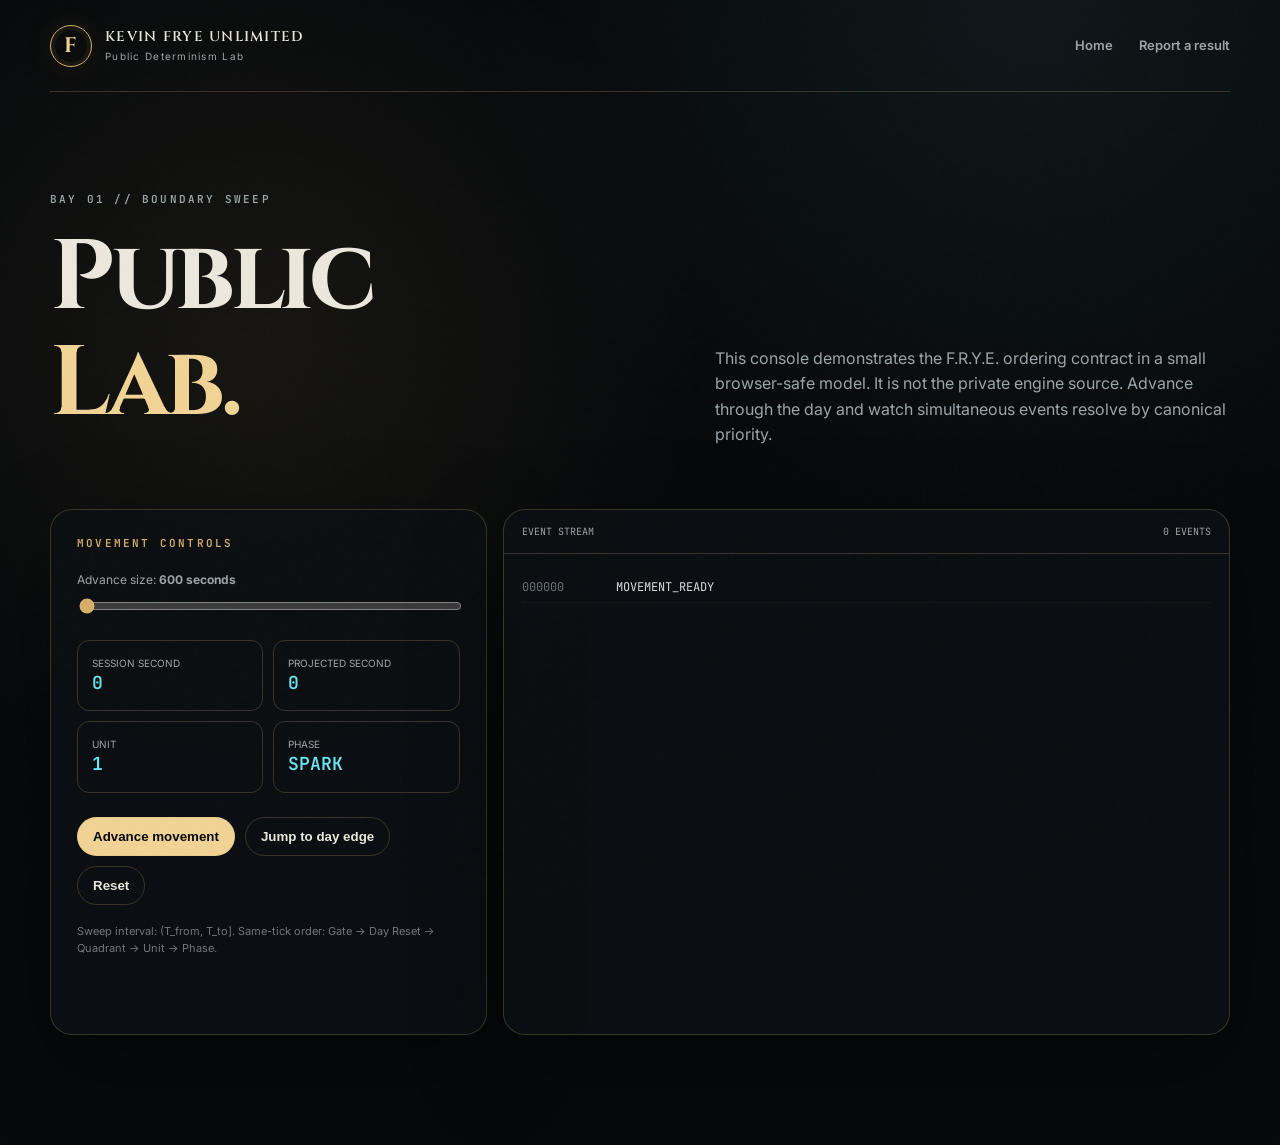
==== lab/index.html @ 9b2622d8 "Launch Kevin Frye Unlimited public studio" ====
<!doctype html>
<html lang="en">
<head>
  <meta charset="utf-8">
  <meta name="viewport" content="width=device-width, initial-scale=1">
  <meta name="theme-color" content="#07090b">
  <title>Public Lab | Kevin Frye Unlimited</title>
  <link rel="preconnect" href="https://fonts.googleapis.com">
  <link rel="preconnect" href="https://fonts.gstatic.com" crossorigin>
  <link href="https://fonts.googleapis.com/css2?family=Cinzel:wght@500;600;700&family=Inter:wght@400;500;600;700&family=JetBrains+Mono:wght@400;600&display=swap" rel="stylesheet">
  <link rel="stylesheet" href="../assets/styles.css">
</head>
<body class="lab-page">
  <div class="page-noise" aria-hidden="true"></div>
  <header class="site-header">
    <a class="brand" href="../"><span class="brand-mark" aria-hidden="true">F</span><span><strong>KEVIN FRYE UNLIMITED</strong><small>Public Determinism Lab</small></span></a>
    <nav><a href="../">Home</a><a href="https://github.com/KevinLeeFrye/publicChatGPT/issues">Report a result</a></nav>
  </header>

  <main class="lab-shell">
    <section class="lab-hero">
      <div><p class="eyebrow">BAY 01 // BOUNDARY SWEEP</p><h1>Public<br><span>Lab.</span></h1></div>
      <p>This console demonstrates the F.R.Y.E. ordering contract in a small browser-safe model. It is not the private engine source. Advance through the day and watch simultaneous events resolve by canonical priority.</p>
    </section>

    <section class="console-layout">
      <aside class="control-panel">
        <p class="eyebrow">MOVEMENT CONTROLS</p>
        <label for="stepSize">Advance size: <strong id="stepLabel">600 seconds</strong></label>
        <input id="stepSize" type="range" min="600" max="21600" step="600" value="600">
        <div class="metric-pair">
          <div class="metric"><span>SESSION SECOND</span><strong id="sessionValue">0</strong></div>
          <div class="metric"><span>PROJECTED SECOND</span><strong id="projectedValue">0</strong></div>
          <div class="metric"><span>UNIT</span><strong id="unitValue">1</strong></div>
          <div class="metric"><span>PHASE</span><strong id="phaseValue">SPARK</strong></div>
        </div>
        <div class="console-actions"><button class="primary" id="advanceButton">Advance movement</button><button id="dayButton">Jump to day edge</button><button id="resetButton">Reset</button></div>
        <p class="lab-note">Sweep interval: (T_from, T_to]. Same-tick order: Gate → Day Reset → Quadrant → Unit → Phase.</p>
      </aside>
      <section class="console-panel" aria-live="polite">
        <div class="console-head"><span>EVENT STREAM</span><span id="eventCount">0 EVENTS</span></div>
        <div class="console-log" id="consoleLog"></div>
      </section>
    </section>
  </main>
  <script src="lab.js"></script>
</body>
</html>
---- assets/styles.css ----
:root{--ink:#07090b;--panel:rgba(18,23,27,.82);--line:rgba(214,176,105,.24);--brass:#d6b069;--brass-light:#f0d395;--cyan:#69e4ee;--paper:#ece7dc;--muted:#9ca5aa;--crimson:#ee5d5d;--radius:22px;--shadow:0 30px 90px rgba(0,0,0,.38)}*{box-sizing:border-box}html{scroll-behavior:smooth}body{margin:0;color:var(--paper);background:radial-gradient(circle at 80% 0%,rgba(70,134,142,.12),transparent 34rem),radial-gradient(circle at 20% 30%,rgba(214,176,105,.08),transparent 28rem),var(--ink);font-family:Inter,system-ui,sans-serif;line-height:1.6;min-height:100vh;overflow-x:hidden}a{color:inherit}.page-noise{position:fixed;inset:0;pointer-events:none;opacity:.15;z-index:10;background-image:url("data:image/svg+xml,%3Csvg viewBox='0 0 180 180' xmlns='http://www.w3.org/2000/svg'%3E%3Cfilter id='n'%3E%3CfeTurbulence type='fractalNoise' baseFrequency='.82' numOctaves='3' stitchTiles='stitch'/%3E%3C/filter%3E%3Crect width='100%25' height='100%25' filter='url(%23n)' opacity='.08'/%3E%3C/svg%3E")}.site-header{width:min(1180px,calc(100% - 36px));margin:0 auto;min-height:92px;display:flex;justify-content:space-between;align-items:center;gap:30px;border-bottom:1px solid var(--line)}.brand{text-decoration:none;display:flex;align-items:center;gap:13px;letter-spacing:.08em}.brand-mark{width:42px;height:42px;border:1px solid var(--brass);border-radius:50%;display:grid;place-items:center;color:var(--brass-light);font:700 21px Cinzel,serif;box-shadow:inset 0 0 0 4px rgba(214,176,105,.07),0 0 30px rgba(214,176,105,.09)}.brand strong,.brand small{display:block}.brand strong{font:600 14px Cinzel,serif}.brand small{color:var(--muted);font-size:10px;margin-top:2px}nav{display:flex;gap:26px}nav a{color:var(--muted);text-decoration:none;font-size:13px;font-weight:600}nav a:hover{color:var(--paper)}.section-shell{width:min(1180px,calc(100% - 36px));margin-inline:auto}.hero{min-height:720px;display:grid;grid-template-columns:1.08fr .92fr;align-items:center;gap:70px;padding-block:70px}.eyebrow{color:var(--brass);font:600 11px JetBrains Mono,monospace;letter-spacing:.2em;text-transform:uppercase;margin:0 0 20px}h1,h2,h3{font-family:Cinzel,serif;line-height:1.08;margin-top:0}h1{font-size:clamp(58px,7.7vw,108px);letter-spacing:-.045em;margin-bottom:25px}h1 span{color:var(--brass-light)}h2{font-size:clamp(38px,4.6vw,64px);letter-spacing:-.035em}h3{font-size:24px}.hero-lede{max-width:660px;font-size:18px;color:#b7bec1}.hero-actions{display:flex;gap:14px;margin:32px 0 28px;flex-wrap:wrap}.button{text-decoration:none;padding:13px 18px;border-radius:999px;font-weight:700;font-size:13px;border:1px solid var(--line);transition:transform .2s ease,background .2s ease,border-color .2s ease}.button:hover{transform:translateY(-2px)}.button.primary{background:var(--brass-light);color:var(--ink);border-color:var(--brass-light)}.button.ghost:hover{border-color:var(--brass);background:rgba(214,176,105,.08)}.signal-line{display:flex;align-items:center;gap:10px;color:var(--muted);font:12px JetBrains Mono,monospace}.signal-dot{width:9px;height:9px;border-radius:50%;background:var(--cyan);box-shadow:0 0 18px var(--cyan);animation:pulse 2s infinite}@keyframes pulse{50%{opacity:.45;box-shadow:0 0 6px var(--cyan)}}.watch-stage{position:relative;min-height:520px;display:grid;place-items:center}.watch-shadow{position:absolute;width:70%;height:25%;bottom:4%;background:#000;filter:blur(34px);opacity:.75;border-radius:50%}.watch-case{width:min(410px,86vw);aspect-ratio:1;border-radius:50%;padding:18px;position:relative;background:conic-gradient(from 10deg,#5b4428,#d5aa60,#6b4d2a,#efd08d,#554023,#d5aa60,#5b4428);box-shadow:var(--shadow),inset 0 0 0 2px rgba(255,255,255,.2),inset 0 0 25px #2a1e10}.watch-crown{position:absolute;right:-35px;top:43%;width:38px;height:62px;border-radius:8px;background:repeating-linear-gradient(90deg,#7b5b32 0 4px,#d9b36d 4px 7px);box-shadow:4px 5px 18px #000}.watch-bezel{width:100%;height:100%;border-radius:50%;padding:14px;background:#171a1c;box-shadow:inset 0 0 25px #000,inset 0 0 0 2px #74542e}.watch-dial{width:100%;height:100%;border-radius:50%;position:relative;overflow:hidden;background:radial-gradient(circle at 48% 43%,rgba(105,228,238,.11),transparent 18%),repeating-radial-gradient(circle,transparent 0 30px,rgba(214,176,105,.07) 31px 32px),radial-gradient(circle,#161c1f 0 58%,#0b0e10 72%);box-shadow:inset 0 0 35px #000,inset 0 0 0 1px rgba(105,228,238,.18)}.dial-grid{position:absolute;inset:15%;border:1px solid rgba(105,228,238,.12);border-radius:50%}.dial-grid:before,.dial-grid:after{content:"";position:absolute;background:rgba(105,228,238,.09)}.dial-grid:before{width:1px;height:100%;left:50%}.dial-grid:after{height:1px;width:100%;top:50%}.dial-label{position:absolute;left:50%;transform:translateX(-50%);font:600 9px JetBrains Mono,monospace;letter-spacing:.22em;color:var(--muted)}.dial-label.north{top:18%}.dial-label.south{bottom:18%}.ticks{position:absolute;inset:7%;border-radius:50%;background:repeating-conic-gradient(from -1deg,rgba(240,211,149,.75) 0 .45deg,transparent .45deg 6deg);mask:radial-gradient(circle,transparent 0 85%,#000 86%)}.hand{position:absolute;left:50%;bottom:50%;transform-origin:50% 100%;border-radius:999px}.hand-hour{height:25%;width:6px;margin-left:-3px;background:linear-gradient(var(--brass-light),#75562f)}.hand-minute{height:34%;width:4px;margin-left:-2px;background:linear-gradient(#e9e4d7,#777)}.hand-second{height:39%;width:2px;margin-left:-1px;background:var(--cyan);box-shadow:0 0 8px rgba(105,228,238,.7)}.pin{position:absolute;width:18px;height:18px;border-radius:50%;left:calc(50% - 9px);top:calc(50% - 9px);background:radial-gradient(circle at 35% 30%,#fff0b4,#8d642e 48%,#23180d);z-index:4}.watch-readout{position:absolute;left:50%;bottom:27%;transform:translateX(-50%);text-align:center}.watch-readout span{display:block;font:600 13px JetBrains Mono,monospace;color:var(--cyan)}.watch-readout small{color:#667177;font-size:7px;letter-spacing:.17em}.pressure-orbit{position:absolute;inset:3%;border-radius:50%;border:1px solid rgba(105,228,238,.12);box-shadow:0 0 35px rgba(105,228,238,.05)}.proof-strip{border-block:1px solid var(--line);display:grid;grid-template-columns:repeat(4,1fr);width:100%;padding-inline:max(18px,calc((100vw - 1180px)/2))}.proof-strip div{padding:26px 20px;border-right:1px solid var(--line)}.proof-strip div:last-child{border-right:0}.proof-strip strong{display:block;color:var(--brass-light);font:600 24px Cinzel,serif}.proof-strip span{color:var(--muted);font-size:12px}.studio-intro{display:grid;grid-template-columns:.9fr 1.1fr;gap:90px;padding-block:130px 70px;align-items:end}.studio-intro h2{margin-bottom:0}.studio-intro>p{color:#aeb6ba;font-size:17px;margin:0}.system-grid{display:grid;grid-template-columns:repeat(2,1fr);gap:16px;padding-bottom:120px}.system-card{min-height:270px;padding:30px;border:1px solid var(--line);border-radius:var(--radius);background:linear-gradient(145deg,rgba(255,255,255,.035),rgba(255,255,255,.01));position:relative;overflow:hidden}.system-card:after{content:"";position:absolute;width:180px;height:180px;right:-70px;bottom:-90px;border:1px solid rgba(214,176,105,.12);border-radius:50%}.card-index{color:var(--brass);font:11px JetBrains Mono,monospace}.system-card h3{margin:52px 0 12px}.system-card p{color:var(--muted);max-width:520px}.system-card code{color:var(--cyan);font:11px JetBrains Mono,monospace}.proof-section{padding-block:110px;border-top:1px solid var(--line);display:grid;grid-template-columns:1.15fr .85fr;gap:100px;align-items:center}.proof-copy p{color:var(--muted)}.hash-box{margin:28px 0;padding:18px;border-left:2px solid var(--cyan);background:rgba(105,228,238,.045);overflow:hidden}.hash-box span{display:block;color:var(--muted);font:10px JetBrains Mono,monospace;letter-spacing:.18em;margin-bottom:8px}.hash-box code{color:var(--cyan);font:10px JetBrains Mono,monospace;overflow-wrap:anywhere}.text-link{color:var(--brass-light);font-weight:700;text-decoration:none}.event-stack{display:grid;gap:10px}.event-stack div{display:flex;align-items:center;gap:18px;padding:18px 22px;border:1px solid var(--line);border-radius:14px;background:var(--panel);box-shadow:0 16px 30px rgba(0,0,0,.16)}.event-stack div:nth-child(2){margin-left:18px}.event-stack div:nth-child(3){margin-left:36px}.event-stack div:nth-child(4){margin-left:54px}.event-stack div:nth-child(5){margin-left:72px}.event-stack span{color:var(--brass);font:10px JetBrains Mono,monospace}.event-stack strong{font-family:Cinzel,serif}.bays-section{padding-block:100px 130px}.section-heading{max-width:700px}.bay-grid{display:grid;grid-template-columns:repeat(3,1fr);gap:16px;margin-top:44px}.bay-card{min-height:230px;padding:26px;border:1px solid var(--line);border-radius:var(--radius);text-decoration:none;background:rgba(255,255,255,.02);transition:transform .2s ease,border-color .2s ease}.bay-card:hover{transform:translateY(-5px);border-color:rgba(214,176,105,.7)}.bay-card>span{color:var(--cyan);font:10px JetBrains Mono,monospace}.bay-card h3{margin:70px 0 10px}.bay-card p{color:var(--muted);font-size:14px}.founder-section{border-block:1px solid var(--line);padding-block:80px;display:flex;justify-content:space-between;align-items:end;gap:40px}blockquote{margin:0;color:var(--brass-light);font:600 clamp(38px,6vw,78px) Cinzel,serif;letter-spacing:-.04em}.founder-section strong,.founder-section span{display:block;text-align:right}.founder-section span{color:var(--muted);font-size:12px}footer{width:min(1180px,calc(100% - 36px));margin:auto;padding:34px 0 50px;display:flex;justify-content:space-between;color:#697278;font-size:11px}.lab-page .site-header{margin-bottom:40px}.lab-shell{width:min(1180px,calc(100% - 36px));margin:auto;padding:60px 0 110px}.lab-hero{display:grid;grid-template-columns:1fr .85fr;gap:60px;align-items:end;margin-bottom:45px}.lab-hero p{color:var(--muted);max-width:700px}.console-layout{display:grid;grid-template-columns:.75fr 1.25fr;gap:16px}.control-panel,.console-panel{border:1px solid var(--line);border-radius:var(--radius);background:rgba(13,17,20,.82);box-shadow:var(--shadow)}.control-panel{padding:26px}.control-panel label{display:block;color:var(--muted);font-size:12px;margin:18px 0 7px}.control-panel input[type=range]{width:100%;accent-color:var(--brass)}.metric-pair{display:grid;grid-template-columns:1fr 1fr;gap:10px;margin-top:18px}.metric{padding:14px;border:1px solid var(--line);border-radius:12px}.metric span{color:var(--muted);font-size:10px;display:block}.metric strong{color:var(--cyan);font:600 18px JetBrains Mono,monospace}.console-actions{display:flex;gap:10px;flex-wrap:wrap;margin-top:24px}.console-actions button{cursor:pointer;border-radius:999px;padding:11px 15px;border:1px solid var(--line);background:transparent;color:var(--paper);font-weight:700}.console-actions button.primary{background:var(--brass-light);color:var(--ink)}.console-panel{overflow:hidden}.console-head{display:flex;justify-content:space-between;padding:15px 18px;border-bottom:1px solid var(--line);font:10px JetBrains Mono,monospace;color:var(--muted)}.console-log{min-height:480px;max-height:560px;overflow:auto;padding:18px;font:12px/1.7 JetBrains Mono,monospace}.log-line{display:grid;grid-template-columns:82px 1fr;gap:12px;padding:5px 0;border-bottom:1px solid rgba(255,255,255,.035)}.log-tick{color:#677178}.log-event{color:#d8dedf}.log-event.gate{color:var(--brass-light)}.log-event.reset{color:var(--crimson)}.log-event.phase{color:var(--cyan)}.lab-note{margin-top:18px;color:#6f787d;font-size:11px}@media(max-width:900px){.site-header{min-height:82px}nav a:not(:last-child){display:none}.hero,.studio-intro,.proof-section,.lab-hero,.console-layout{grid-template-columns:1fr}.hero{padding-top:55px;gap:20px}.watch-stage{min-height:440px}.studio-intro,.proof-section{gap:35px}.proof-strip{grid-template-columns:1fr 1fr}.proof-strip div:nth-child(2){border-right:0}.proof-strip div:nth-child(-n+2){border-bottom:1px solid var(--line)}.bay-grid{grid-template-columns:1fr}.founder-section{align-items:flex-start;flex-direction:column}.founder-section strong,.founder-section span{text-align:left}}@media(max-width:620px){.brand strong{font-size:12px}.brand small{display:none}h1{font-size:54px}.system-grid{grid-template-columns:1fr}.proof-strip{padding-inline:8px}.proof-strip div{padding:18px 10px}.proof-strip strong{font-size:18px}.event-stack div:nth-child(n){margin-left:0}footer{flex-direction:column;gap:8px}}
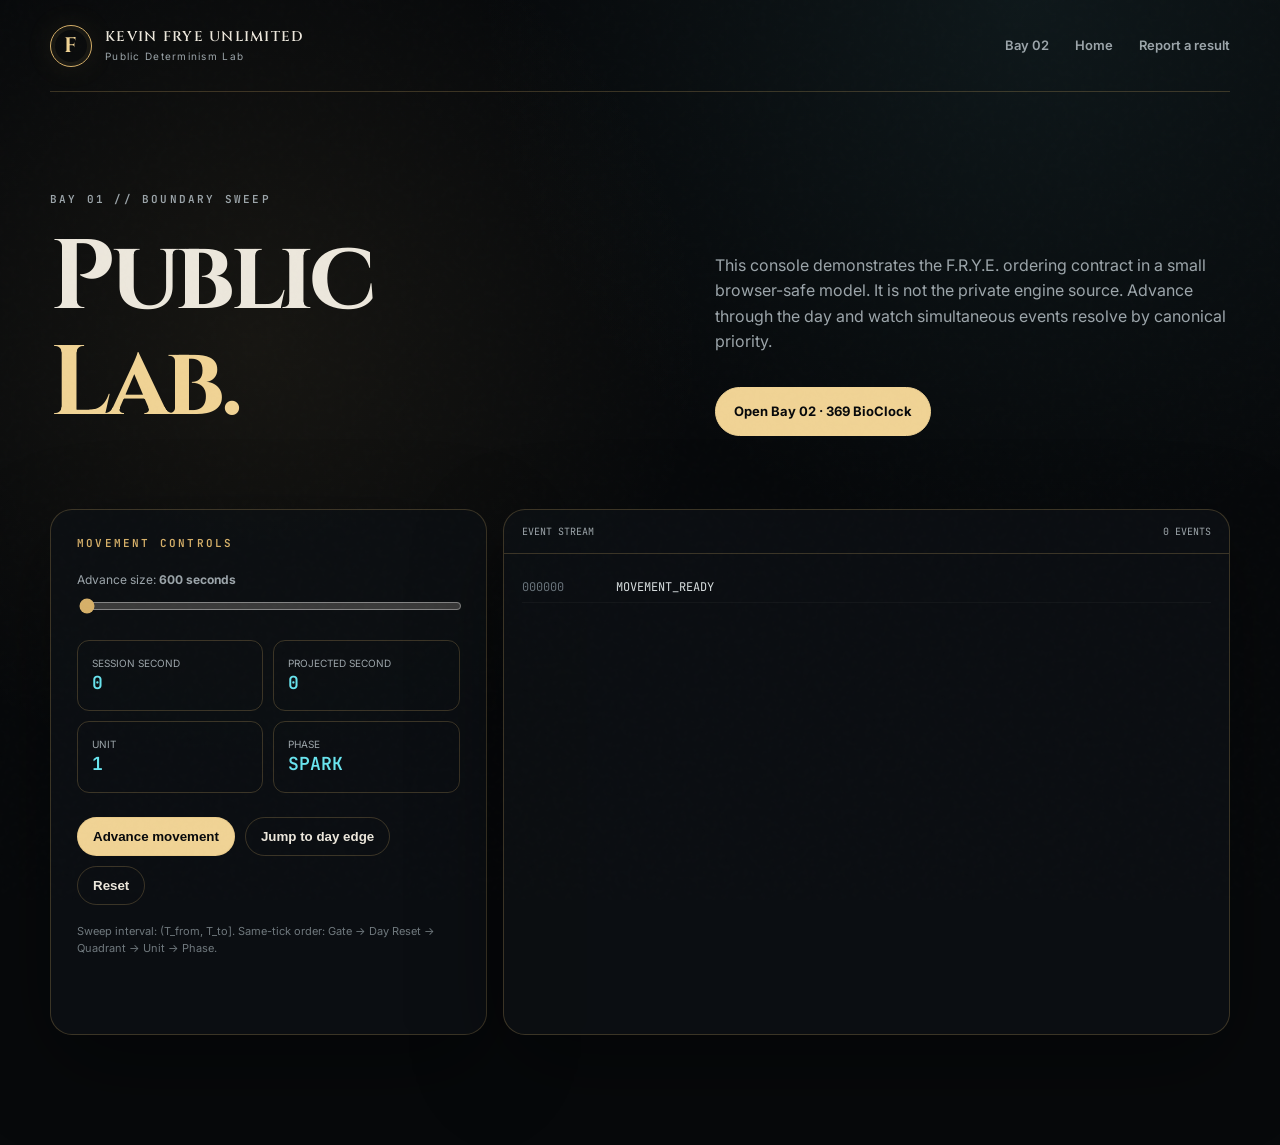
==== commit 206ae798: "Link Public Lab Bay 02 from Bay 01" ====
--- a/lab/index.html
+++ b/lab/index.html
@@ -14,13 +14,16 @@
   <div class="page-noise" aria-hidden="true"></div>
   <header class="site-header">
     <a class="brand" href="../"><span class="brand-mark" aria-hidden="true">F</span><span><strong>KEVIN FRYE UNLIMITED</strong><small>Public Determinism Lab</small></span></a>
-    <nav><a href="../">Home</a><a href="https://github.com/KevinLeeFrye/publicChatGPT/issues">Report a result</a></nav>
+    <nav><a href="bay-02/">Bay 02</a><a href="../">Home</a><a href="https://github.com/KevinLeeFrye/publicChatGPT/issues">Report a result</a></nav>
   </header>
 
   <main class="lab-shell">
     <section class="lab-hero">
       <div><p class="eyebrow">BAY 01 // BOUNDARY SWEEP</p><h1>Public<br><span>Lab.</span></h1></div>
-      <p>This console demonstrates the F.R.Y.E. ordering contract in a small browser-safe model. It is not the private engine source. Advance through the day and watch simultaneous events resolve by canonical priority.</p>
+      <div>
+        <p>This console demonstrates the F.R.Y.E. ordering contract in a small browser-safe model. It is not the private engine source. Advance through the day and watch simultaneous events resolve by canonical priority.</p>
+        <div class="hero-actions"><a class="button primary" href="bay-02/">Open Bay 02 · 369 BioClock</a></div>
+      </div>
     </section>
 
     <section class="console-layout">
